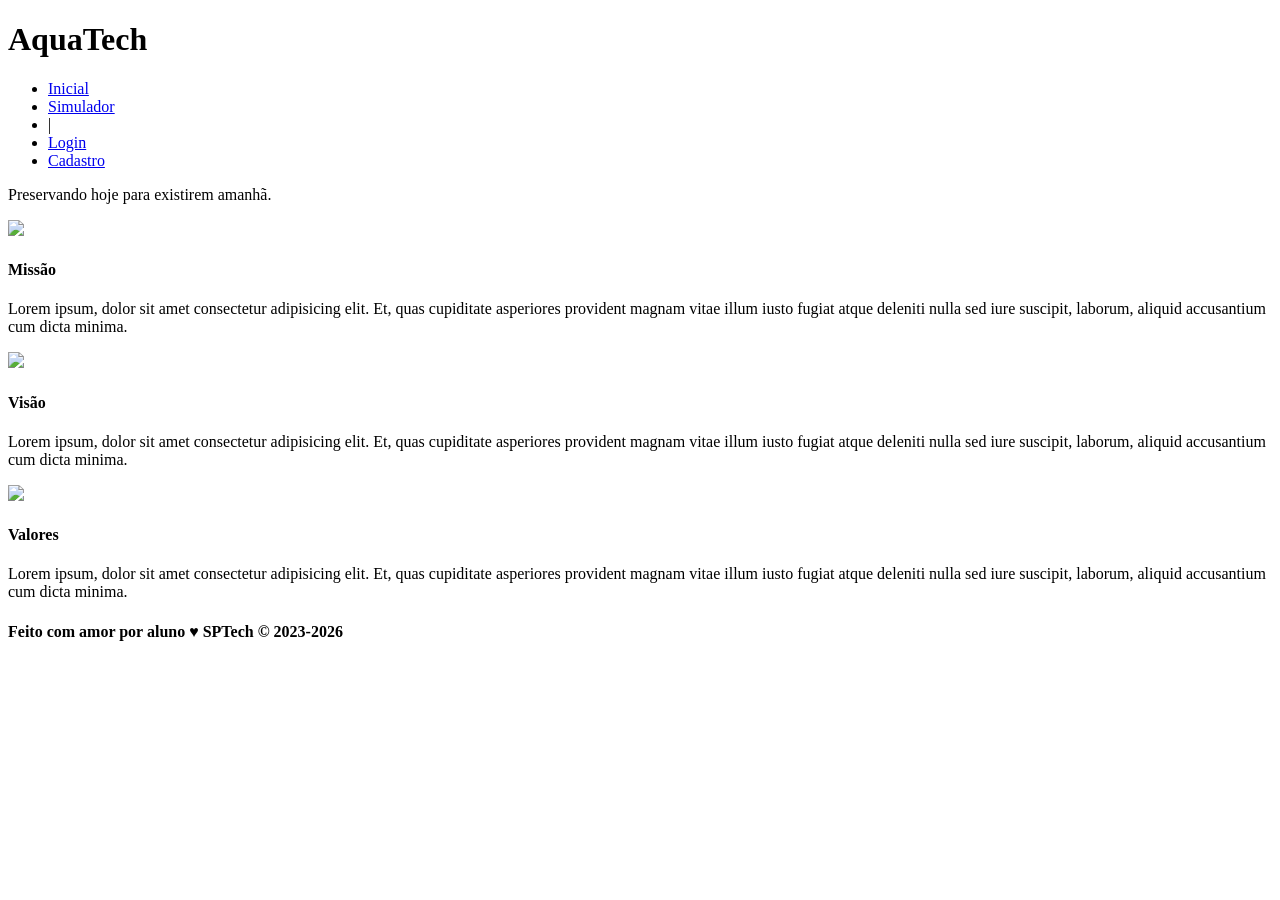
==== public/index.html @ cd18ec7d "primeiro commit" ====
<!DOCTYPE html>
<html lang="en">

<head>
    <meta charset="UTF-8">
    <meta http-equiv="X-UA-Compatible" content="IE=edge">
    <meta name="viewport" content="width=device-width, initial-scale=1.0">

    <title>AquaTech | Página Inicial</title>

    <script src="./js/sessao.js"></script>

    <link rel="stylesheet" href="./css/estilo.css">
    <link rel="icon" href="./assets/icon/favicon2.ico">
    <link rel="preconnect" href="https://fonts.gstatic.com">
</head>

<body>
    <div class="header">
      <div class="container">
        <h1 class="titulo">AquaTech</h1>
        <ul class="navbar">
          <li class="agora">
            <a href="#">Inicial</a>
          </li>
          <li>
            <a href="simulador.html">Simulador</a>
          </li>
          <li>|</li>
          <li>
            <a href="login.html">Login</a>
          </li>
          <li>
            <a href="cadastro.html">Cadastro</a>
          </li>
        </ul>
      </div>
    </div>
  
    <div class="banner">
      <div class="container">
        <p>Preservando <span>hoje</span> para existirem <span>amanhã</span>.</p>
      </div>
    </div>
  
    <div class="social">
      <div class="container">
        <div class="boxes">
          <div class="box">
            <img src="assets/imgs/planet-earth_color.png">
            <h4>Missão</h4>
            <p>Lorem ipsum, dolor sit amet consectetur adipisicing elit. Et, quas cupiditate asperiores provident magnam
              vitae illum iusto fugiat atque deleniti nulla sed iure suscipit, laborum, aliquid accusantium cum dicta
              minima.</p>
          </div>
          <div class="box">
            <img src="assets/imgs/lightbulb_color.png">
            <h4>Visão</h4>
            <p>Lorem ipsum, dolor sit amet consectetur adipisicing elit. Et, quas cupiditate asperiores provident magnam
              vitae illum iusto fugiat atque deleniti nulla sed iure suscipit, laborum, aliquid accusantium cum dicta
              minima.</p>
          </div>
          <div class="box">
            <img src="assets/imgs/growth_color.png">
            <h4>Valores</h4>
            <p>Lorem ipsum, dolor sit amet consectetur adipisicing elit. Et, quas cupiditate asperiores provident magnam
              vitae illum iusto fugiat atque deleniti nulla sed iure suscipit, laborum, aliquid accusantium cum dicta
              minima.</p>
          </div>
        </div>
      </div>
    </div>
  
    <div class="footer">
      <div class="container">
        <h4>Feito com amor por aluno &hearts; SPTech &copy; 2023-2026</h4>
      </div>
    </div>
  </body>

</html>
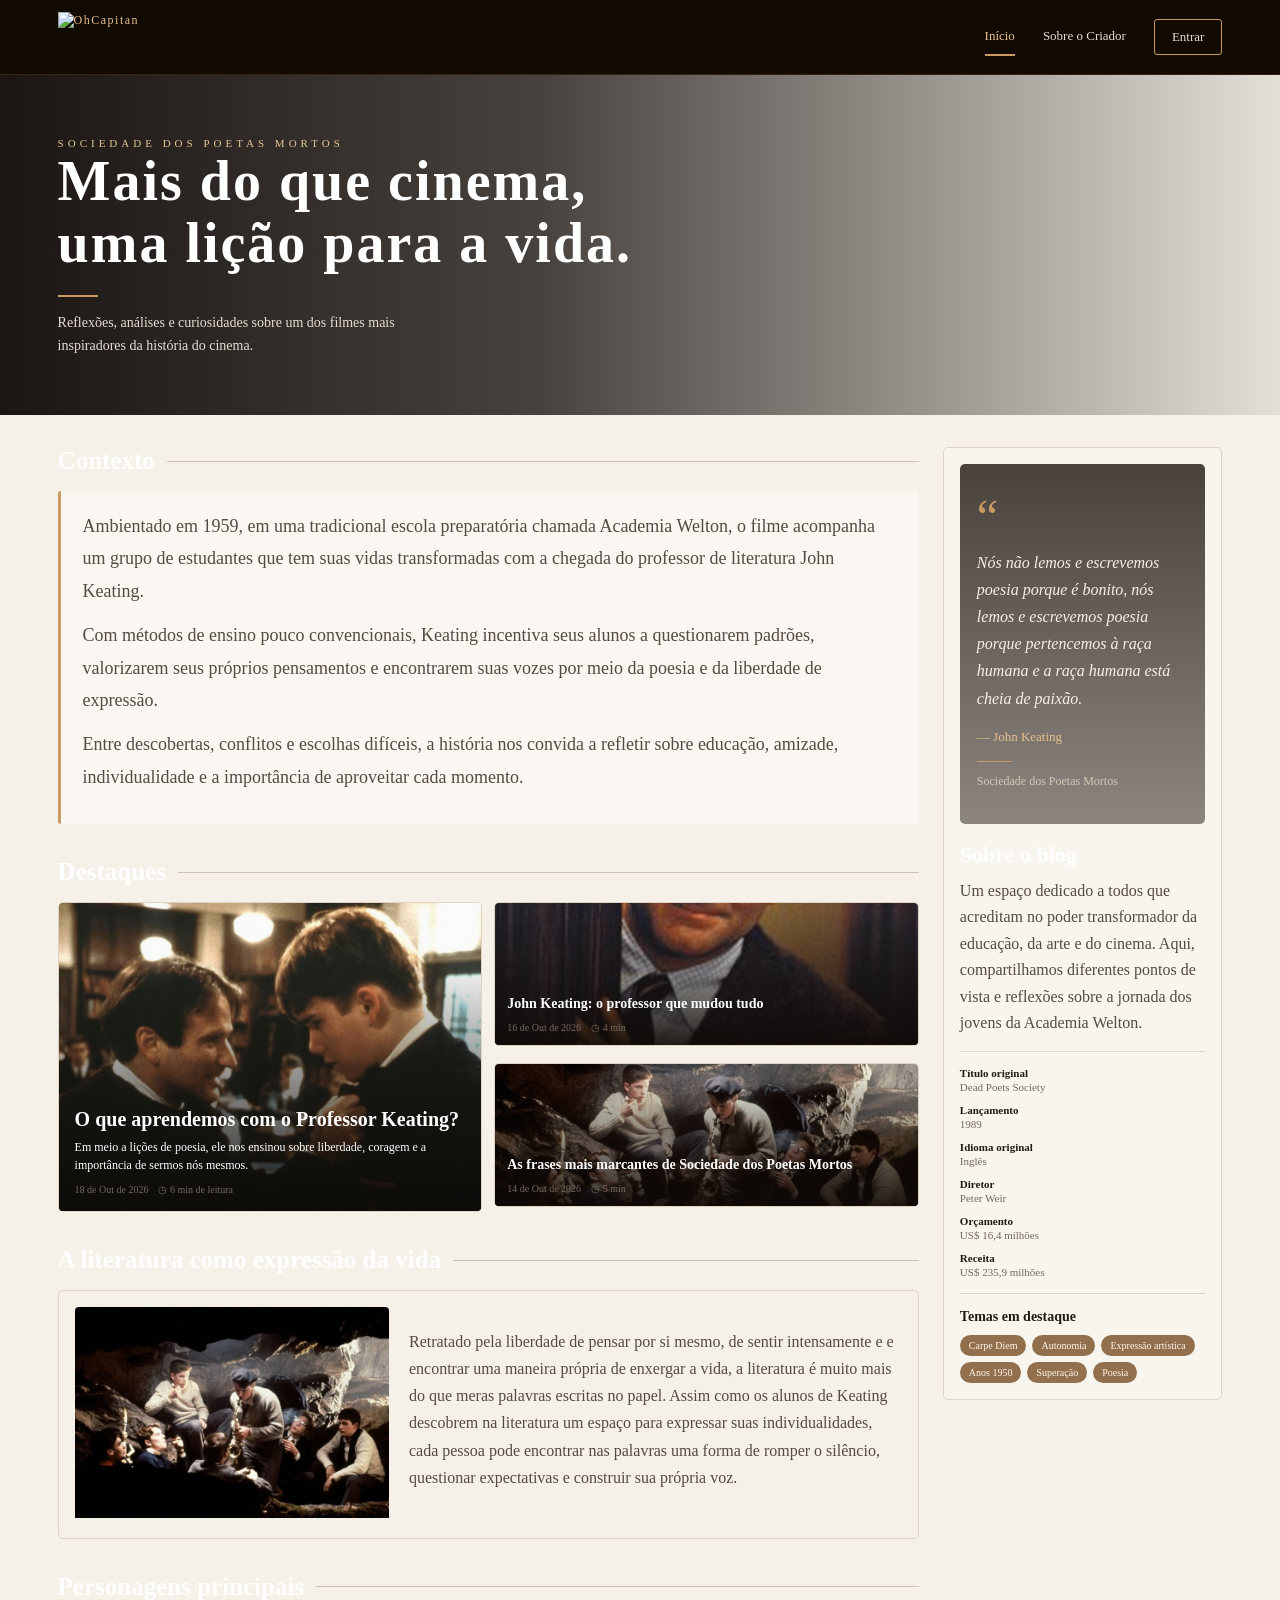
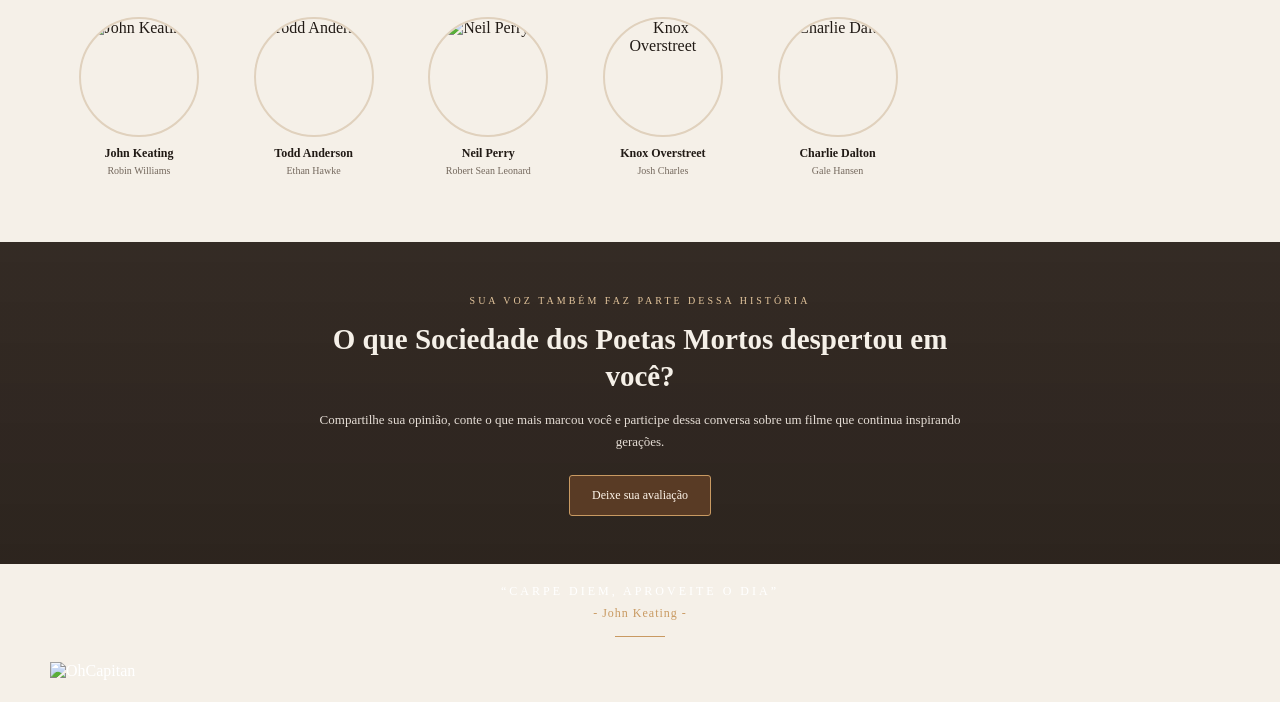
==== commit 6b40c076: "Inserindo funcionalidade COMENTÁRIOS" ====
--- a/public/index.html
+++ b/public/index.html
@@ -1,81 +1,282 @@
-<!DOCTYPE html>
-<html lang="en">
-
-<head>
-    <meta charset="UTF-8">
-    <meta http-equiv="X-UA-Compatible" content="IE=edge">
-    <meta name="viewport" content="width=device-width, initial-scale=1.0">
-
-    <title>AquaTech | Página Inicial</title>
-
+<!doctype html>
+<html lang="pt-br">
+  <head>
+    <meta charset="UTF-8" />
+    <meta name="viewport" content="width=device-width, initial-scale=1.0" />
+    <title>OhCapitan | Home</title>
     <script src="./js/sessao.js"></script>
-
-    <link rel="stylesheet" href="./css/estilo.css">
-    <link rel="icon" href="./assets/icon/favicon2.ico">
-    <link rel="preconnect" href="https://fonts.gstatic.com">
-</head>
-
-<body>
-    <div class="header">
-      <div class="container">
-        <h1 class="titulo">AquaTech</h1>
-        <ul class="navbar">
-          <li class="agora">
-            <a href="#">Inicial</a>
-          </li>
-          <li>
-            <a href="simulador.html">Simulador</a>
-          </li>
-          <li>|</li>
-          <li>
-            <a href="login.html">Login</a>
-          </li>
-          <li>
-            <a href="cadastro.html">Cadastro</a>
-          </li>
-        </ul>
+    <link rel="stylesheet" href="./css/estilo.css" />
+  </head>
+
+  <body>
+    <!-- NAV -->
+    <header class="topo">
+      <a class="marca" href="idx.html" aria-label="Página inicial">
+        <img src="/assets/icon/iconLogo.svg" alt="OhCapitan" />
+      </a>
+
+      <nav class="menu-principal" aria-label="Navegação principal">
+        <a class="ativo" href="index.html">Início</a>
+        <a href="#personagens">Sobre o Criador</a>
+        <a class="botao-entrar" href="login.html">Entrar</a>
+      </nav>
+    </header>
+
+    <div class="container-home">
+      <!-- BANNER -->
+      <section class="banner">
+        <div class="banner-conteudo">
+          <span class="sobretitulo">SOCIEDADE DOS POETAS MORTOS</span>
+          <h1>Mais do que cinema,<br />uma lição para a vida.</h1>
+          <span class="linha-dourada"></span>
+          <p>
+            Reflexões, análises e curiosidades sobre um dos filmes mais
+            inspiradores da história do cinema.
+          </p>
+        </div>
+      </section>
+
+      <div class="layout-conteudo">
+
+        <main class="coluna-principal">
+
+          <!-- INÍCIO DA MODIFICAÇÃO DE CONTEXTO -->
+          <section class="secao secao-contexto" id="contexto">
+            <div class="titulo-secao">
+              <h2>Contexto</h2>
+              <span></span>
+            </div>
+
+            <div class="texto-contexto">
+              <p>
+                Ambientado em 1959, em uma tradicional escola preparatória
+                chamada Academia Welton, o filme acompanha um grupo de
+                estudantes que tem suas vidas transformadas com a chegada do
+                professor de literatura John Keating.
+              </p>
+              <p>
+                Com métodos de ensino pouco convencionais, Keating incentiva
+                seus alunos a questionarem padrões, valorizarem seus próprios
+                pensamentos e encontrarem suas vozes por meio da poesia e da
+                liberdade de expressão.
+              </p>
+              <p>
+                Entre descobertas, conflitos e escolhas difíceis, a história
+                nos convida a refletir sobre educação, amizade, individualidade
+                e a importância de aproveitar cada momento.
+              </p>
+            </div>
+          </section>
+          <!-- FIM DA MODIFICAÇÃO DE CONTEXTO -->
+
+          <section class="secao" id="destaques">
+            <div class="titulo-secao">
+              <h2>Destaques</h2>
+              <span></span>
+            </div>
+
+            <div class="container-destaques">
+              <article class="noticia noticia-flex">
+                <img
+                  src="./assets/imgs/post1.jpg"
+                  alt="Cena de Sociedade dos Poetas Mortos em sala de aula"
+                />
+                <div class="conteudo-noticia">
+                  <h3>O que aprendemos com o Professor Keating?</h3>
+                  <p>
+                    Em meio a lições de poesia, ele nos ensinou sobre liberdade,
+                    coragem e a importância de sermos nós mesmos.
+                  </p>
+                  <div class="publicado">
+                    <span>18 de Out de 2026</span>
+                    <span>◷ 6 min de leitura</span>
+                  </div>
+                </div>
+              </article>
+
+              <div class="destaques-secundarios">
+                <article class="noticia noticia-column">
+                  <img
+                    src="./assets/imgs/post2.jpg"
+                    alt="Robin Williams como Professor Keating"
+                  />
+                  <div class="conteudo-noticia">
+                    <h3>John Keating: o professor que mudou tudo</h3>
+                    <div class="publicado">
+                      <span>16 de Out de 2026</span>
+                      <span>◷ 4 min</span>
+                    </div>
+                  </div>
+                </article>
+
+                <article class="noticia noticia-column">
+                  <img
+                    src="./assets/imgs/post3.jpg"
+                    alt="Alunos reunidos em uma cena do filme"
+                  />
+                  <div class="conteudo-noticia">
+                    <h3>As frases mais marcantes de Sociedade dos Poetas Mortos</h3>
+                    <div class="publicado">
+                      <span>14 de Out de 2026</span>
+                      <span>◷ 5 min</span>
+                    </div>
+                  </div>
+                </article>
+              </div>
+            </div>
+          </section>
+
+          <!-- INÍCIO DA MODIFICAÇÃO DE MOTIVO DA ESCOLHA DO FILME -->
+          <section class="secao secao-escolha" id="sobre-projeto">
+            <div class="titulo-secao">
+              <h2>A literatura como expressão da vida</h2>
+              <span></span>
+            </div>
+
+            <div class="conteudo-escolha">
+              <div class="imagem-escolha">
+                <img
+                  src="./assets/imgs/post3.jpg"
+                  alt="Estudantes da Academia Welton reunidos"
+                />
+              </div>
+              <div class="texto-escolha">
+                <p>
+                  Retratado pela liberdade de pensar por si mesmo, de sentir intensamente e 
+                  e encontrar uma maneira própria de enxergar a vida, a literatura é muito mais do que meras palavras escritas no papel. Assim como os alunos de Keating descobrem 
+                  na literatura um espaço para expressar suas individualidades,
+                  cada pessoa pode encontrar nas palavras uma forma de romper o silêncio,
+                  questionar expectativas e construir sua própria voz.
+                </p>
+              </div>
+            </div>
+          </section>
+          <!-- FIM DA MODIFICAÇÃO DE MOTIVO DA ESCOLHA DO FILME -->
+
+          <section class="secao secao-personagens" id="personagens">
+            <div class="titulo-secao">
+              <h2>Personagens principais</h2>
+              <span></span>
+            </div>
+
+            <div class="container-personagem">
+              <article class="personagem">
+                <div class="moldura-personagem">
+                  <img src="/assets/imgs/psgKeating.jpg" alt="John Keating" />
+                </div>
+                <h3>John Keating</h3>
+                <p>Robin Williams</p>
+              </article>
+
+              <article class="personagem">
+                <div class="moldura-personagem">
+                  <img src="/assets/imgs/psgTodd.jpg" alt="Todd Anderson" />
+                </div>
+                <h3>Todd Anderson</h3>
+                <p>Ethan Hawke</p>
+              </article>
+
+              <article class="personagem">
+                <div class="moldura-personagem">
+                  <img src="/assets/imgs/psgNeil.jpg" alt="Neil Perry" />
+                </div>
+                <h3>Neil Perry</h3>
+                <p>Robert Sean Leonard</p>
+              </article>
+
+              <article class="personagem">
+                <div class="moldura-personagem">
+                  <img src="/assets/imgs/psgKnox.jpg" alt="Knox Overstreet" />
+                </div>
+                <h3>Knox Overstreet</h3>
+                <p>Josh Charles</p>
+              </article>
+
+              <article class="personagem">
+                <div class="moldura-personagem">
+                  <img src="/assets/imgs/psgGale.jpg" alt="Charlie Dalton" />
+                </div>
+                <h3>Charlie Dalton</h3>
+                <p>Gale Hansen</p>
+              </article>
+            </div>
+          </section>
+        </main>
+
+        <aside class="barra-lateral">
+          <section class="cartao-lateral" id="sobre">
+          <aside class="citacao-lateral" id="citacoes">
+            <section class="cartao-citacao">
+              <span class="citacao-aspas">“</span>
+              <p>
+                Nós não lemos e escrevemos poesia porque é bonito, nós lemos e
+                escrevemos poesia porque pertencemos à raça humana e a raça
+                humana está cheia de paixão.
+              </p>
+              <span class="autor-citacao">— John Keating</span>
+              <span class="linha-citacao"></span>
+              <span class="origem-citacao">Sociedade dos Poetas Mortos</span>
+            </section>
+          </aside><br>
+
+            <h2>Sobre o blog</h2>
+            <p>
+              Um espaço dedicado a todos que acreditam no poder transformador
+              da educação, da arte e do cinema. Aqui, compartilhamos diferentes
+              pontos de vista e reflexões sobre a jornada dos jovens da
+              Academia Welton.
+            </p>
+
+            <div class="divisor"></div>
+
+            <dl class="especificacoes">
+              <div><dt>Título original</dt><dd>Dead Poets Society</dd></div>
+              <div><dt>Lançamento</dt><dd>1989</dd></div>
+              <div><dt>Idioma original</dt><dd>Inglês</dd></div>
+              <div><dt>Diretor</dt><dd>Peter Weir</dd></div>
+              <div><dt>Orçamento</dt><dd>US$ 16,4 milhões</dd></div>
+              <div><dt>Receita</dt><dd>US$ 235,9 milhões</dd></div>
+            </dl>
+
+            <div class="divisor"></div>
+
+            <h3>Temas em destaque</h3>
+            <div class="palavras-chaves">
+              <span>Carpe Diem</span>
+              <span>Autonomia</span>
+              <span>Expressão artística</span>
+              <span>Anos 1950</span>
+              <span>Superação</span>
+              <span>Poesia</span>
+            </div>
+          </section>
+        </aside>
       </div>
     </div>
-  
-    <div class="banner">
-      <div class="container">
-        <p>Preservando <span>hoje</span> para existirem <span>amanhã</span>.</p>
-      </div>
-    </div>
-  
-    <div class="social">
-      <div class="container">
-        <div class="boxes">
-          <div class="box">
-            <img src="assets/imgs/planet-earth_color.png">
-            <h4>Missão</h4>
-            <p>Lorem ipsum, dolor sit amet consectetur adipisicing elit. Et, quas cupiditate asperiores provident magnam
-              vitae illum iusto fugiat atque deleniti nulla sed iure suscipit, laborum, aliquid accusantium cum dicta
-              minima.</p>
-          </div>
-          <div class="box">
-            <img src="assets/imgs/lightbulb_color.png">
-            <h4>Visão</h4>
-            <p>Lorem ipsum, dolor sit amet consectetur adipisicing elit. Et, quas cupiditate asperiores provident magnam
-              vitae illum iusto fugiat atque deleniti nulla sed iure suscipit, laborum, aliquid accusantium cum dicta
-              minima.</p>
-          </div>
-          <div class="box">
-            <img src="assets/imgs/growth_color.png">
-            <h4>Valores</h4>
-            <p>Lorem ipsum, dolor sit amet consectetur adipisicing elit. Et, quas cupiditate asperiores provident magnam
-              vitae illum iusto fugiat atque deleniti nulla sed iure suscipit, laborum, aliquid accusantium cum dicta
-              minima.</p>
-          </div>
-        </div>
-      </div>
-    </div>
-  
-    <div class="footer">
-      <div class="container">
-        <h4>Feito com amor por aluno &hearts; SPTech &copy; 2023-2026</h4>
-      </div>
-    </div>
+
+    <!-- INÍCIO DA MODIFICAÇÃO DE PRÉ-FOOTER -->
+    <section class="pre-footer">
+      <div class="conteudo-pre-footer">
+        <span class="sobretitulo-pre-footer">SUA VOZ TAMBÉM FAZ PARTE DESSA HISTÓRIA</span>
+        <h2>O que Sociedade dos Poetas Mortos despertou em você?</h2>
+        <p>
+          Compartilhe sua opinião, conte o que mais marcou você e participe
+          dessa conversa sobre um filme que continua inspirando gerações.
+        </p>
+        <a class="botao-avaliar" href="cadastro.html">Deixe sua avaliação</a>
+      </div>
+    </section>
+    <!-- FIM DA MODIFICAÇÃO DE PRÉ-FOOTER -->
+
+    <footer class="container-footer">
+      <div class="footer-desc">
+        <p>“CARPE DIEM, APROVEITE O DIA”</p>
+        <span>- John Keating -</span>
+      </div>
+      <div class="divisor"></div>
+      <div class="banner-topo">
+        <img class="img-logo" src="/assets/icon/iconLogo.svg" alt="OhCapitan" />
+      </div>
+    </footer>
   </body>
-
-</html>+</html>
--- a/public/css/estilo.css
+++ b/public/css/estilo.css
@@ -0,0 +1,836 @@
+/* RESET E PALETA */
+* {
+  margin: 0;
+  padding: 0;
+  box-sizing: border-box;
+}
+
+:root {
+  --preto: #17120f;
+  --preto-suave: #211812;
+  --marrom: #593b25;
+  --dourado: #c99a62;
+  --creme: #f5f0e8;
+  --creme-escuro: #e7ddd0;
+  --texto: #211a15;
+  --texto-suave: #74685d;
+  --borda: #ded3c5;
+}
+
+body {
+  background: var(--creme);
+  color: var(--texto);
+  font-family: Georgia, 'Times New Roman', serif;
+}
+
+a {
+  text-decoration: none;
+  color: beige;
+}
+
+p {
+  font-size: 56px;
+  color: white;
+}
+
+h2 {
+  color: #ffff;
+  font-size: 20px;
+}
+
+/* NAV */
+.topo {
+  background-color: #110a01;
+  min-height: 50px;
+  display: flex;
+  align-items: center;
+  justify-content: space-between;
+  gap: 28px;
+  padding: 12px 4.5%;
+  border-bottom: 1px solid rgba(189, 119, 33, 0.24);
+}
+
+.menu-principal {
+  display: flex;
+  align-items: center;
+  justify-content: flex-end;
+  gap: 28px;
+}
+
+.menu-principal a {
+  font-size: 13px;
+  padding: 10px 0;
+  color: #e6ddd2;
+  border-bottom: 2px solid transparent;
+}
+
+.menu-principal a:hover,
+.menu-principal a.ativo {
+  color: #e7c18e;
+  border-bottom-color: var(--dourado);
+}
+
+.menu-principal .botao-entrar {
+  border: 1px solid var(--dourado);
+  border-radius: 3px;
+  padding: 9px 17px;
+}
+
+.marca {
+  display: flex;
+  align-items: center;
+  gap: 12px;
+  flex-shrink: 0;
+  color: #e7c18e;
+  font-size: 12px;
+  letter-spacing: 1.5px;
+  line-height: 1.4;
+}
+
+.marca img {
+  width: 100%;
+  height: 50px;
+  object-fit: contain;
+}
+
+/* CONTAINER PRINCIPAL */
+.container-home {
+  width: 100%;
+}
+
+/* BANNER */
+.banner {
+  min-height: 340px;
+  display: flex;
+  align-items: center;
+  padding: 48px 4.5%;
+  color: #fff;
+  background-image:
+    linear-gradient(90deg, rgba(18,13,10,.96) 0%, rgba(18,13,10,.77) 42%, rgba(18,13,10,.08) 100%),
+    url('/assets/imgs/banner.jpg');
+  background-size: cover;
+  background-position: center 35%;
+}
+
+.banner-conteudo {
+  max-width: 590px;
+}
+
+.sobretitulo {
+  font-size: 11px;
+  letter-spacing: 4px;
+  margin-bottom: 12px;
+  color: #e4c69d;
+}
+
+.banner h1 {
+  font-size: 56px;
+  line-height: 1.1;
+  letter-spacing: 2px;
+  max-width: 600px;
+}
+
+.linha-dourada {
+  display: block;
+  width: 40px;
+  height: 2px;
+  background: var(--dourado);
+  margin: 20px 0 14px;
+}
+
+.banner p {
+  color: #e5ddd5;
+  font-size: 14px;
+  line-height: 1.65;
+  max-width: 400px;
+}
+
+/* ESTRUTURA DO CONTEÚDO */
+.layout-conteudo {
+  display: flex;
+  align-items: flex-start;
+  justify-content: space-between;
+  gap: 24px;
+  padding: 32px 4.5%;
+  max-width: 1600px;
+  margin: 0 auto;
+}
+
+.coluna-principal {
+  flex: 1;
+  min-width: 0;
+}
+
+.secao {
+  margin-bottom: 34px;
+}
+
+.titulo-secao {
+  display: flex;
+  align-items: center;
+  gap: 12px;
+  margin-bottom: 16px;
+}
+
+.titulo-secao h2 {
+  font-size: 25px;
+  font-weight: 600;
+}
+
+.titulo-secao > span {
+  height: 1px;
+  flex: 1;
+  background: #cfc2b2;
+}
+
+/* INÍCIO DA MODIFICAÇÃO DE CONTEXTO */
+.texto-contexto {
+  background: rgba(255, 255, 255, .42);
+  border-left: 3px solid var(--dourado);
+  padding: 19px 22px;
+  border-radius: 3px;
+}
+
+.texto-contexto p {
+  color: #554b42;
+  font-size: 18px;
+  line-height: 1.8;
+  margin-bottom: 12px;
+}
+
+/* FIM DA MODIFICAÇÃO DE CONTEXTO */
+
+/* DESTAQUES */
+.container-destaques {
+  display: flex;
+  gap: 12px;
+  max-width: 100%;
+  justify-content: center;
+}
+
+.noticia {
+  border: 1px solid var(--borda);
+  border-radius: 5px;
+  background: rgba(255,255,255,.34);
+  overflow: hidden;
+}
+
+.noticia img {
+  width: 100%;
+  object-fit: cover;
+}
+
+.noticia-flex {
+  position: relative;
+  width: 50%;
+  min-height: 300px;
+}
+
+.noticia-flex > img {
+  position: absolute;
+  height: 100%;
+}
+
+.noticia-flex::after {
+  content: '';
+  position: absolute;
+  inset: 0;
+  background: linear-gradient(0deg, rgba(13,10,8,.94), rgba(13,10,8,.02) 82%);
+}
+
+.conteudo-noticia {
+  position: relative;
+  z-index: 1;
+  padding: 12px;
+}
+
+.noticia-flex .conteudo-noticia {
+  position: absolute;
+  bottom: 0;
+  color: #fff;
+  padding: 16px;
+}
+
+.noticia-flex h3 {
+  font-size: 20px;
+  max-width: 440px;
+}
+
+.noticia p {
+  font-size: 12px;
+  line-height: 1.5;
+  margin-top: 7px;
+}
+
+.publicado {
+  display: flex;
+  flex-wrap: wrap;
+  gap: 10px;
+  margin-top: 10px;
+  font-size: 10px;
+  color: var(--texto-suave);
+}
+
+.destaques-secundarios {
+  width: 50%;
+  display: flex;
+  flex-direction: column;
+  gap: 12px;
+}
+
+.noticia-column {
+  position: relative;
+  min-height: 144px;
+  color: #fff;
+  margin-bottom: 5px;
+}
+
+.noticia-column > img {
+  position: absolute;
+  height: 100%;
+}
+
+.noticia-column::after {
+  content: '';
+  position: absolute;
+  inset: 0;
+  background: linear-gradient(0deg, rgba(15,10,7,.92), rgba(15,10,7,.02) 95%);
+}
+
+.noticia-column .conteudo-noticia {
+  position: absolute;
+  bottom: 0;
+  padding: 12px;
+}
+
+.noticia-column h3 {
+  font-size: 14px;
+}
+
+/* INÍCIO DA MODIFICAÇÃO DE MOTIVO DA ESCOLHA DO FILME */
+.conteudo-escolha {
+  display: flex;
+  align-items: center;
+  gap: 20px;
+  background: var();
+  border: 1px solid var(--borda);
+  border-radius: 5px;
+  padding: 16px;
+}
+
+.imagem-escolha {
+  flex: 0 0 38%;
+  overflow: hidden;
+  border-radius: 4px;
+}
+
+.imagem-escolha img {
+  width: 100%;
+  min-height: 200px;
+  object-fit: cover;
+}
+
+.texto-escolha {
+  flex: 1;
+}
+
+.texto-escolha p {
+  color: #554b42;
+  font-size: 16px;
+  line-height: 1.7;
+  margin-bottom: 10px;
+}
+/* FIM DA MODIFICAÇÃO DE MOTIVO DA ESCOLHA DO FILME */
+
+/* INÍCIO DA MODIFICAÇÃO DE CITAÇÃO LATERAL */
+.citacao-lateral {
+  flex: 0 0 17%;
+  min-width: 150px;
+}
+
+.cartao-citacao {
+  min-height: 360px;
+  padding: 24px 17px;
+  display: flex;
+  flex-direction: column;
+  justify-content: center;
+  border-radius: 5px;
+  background:
+    linear-gradient(rgba(25, 16, 10, .78), rgba(25, 16, 10, 0.486)),
+    url('/assets/imgs/citacao.jpg') center/cover;
+  color: #f5f0e8;
+  text-align: left;
+}
+
+.citacao-aspas {
+  color: var(--dourado);
+  font-size: 48px;
+  line-height: .8;
+}
+
+.cartao-citacao p {
+  color: #f5f0e8;
+  font-family: Georgia, 'Times New Roman', serif;
+  font-size: 16px;
+  font-style: italic;
+  line-height: 1.7;
+  margin-top: 12px;
+}
+
+.autor-citacao {
+  color: #e7c18e;
+  font-size: 13px;
+  margin-top: 17px;
+}
+
+.linha-citacao {
+  width: 35px;
+  height: 1px;
+  background: var(--dourado);
+  margin: 16px 0 10px;
+}
+
+.origem-citacao {
+  color: #d6c7b7;
+  font-size: 12px;
+  line-height: 1.5;
+}
+/* FIM DA MODIFICAÇÃO DE CITAÇÃO LATERAL */
+
+/* INFORMAÇÕES LATERAIS */
+.barra-lateral {
+  display: flex;
+  flex-direction: column;
+  flex: 0 0 24%;
+  gap: 18px;
+}
+
+.cartao-lateral {
+  padding: 16px;
+  border: 1px solid var(--borda);
+  border-radius: 5px;
+  background: rgba(255, 255, 255, .25);
+}
+
+.cartao-lateral h2 {
+  font-size: 22px;
+  margin-bottom: 10px;
+}
+
+.cartao-lateral > p {
+  color: #554b42;
+  font-size: 16px;
+  line-height: 1.65;
+}
+
+.divisor {
+  height: 1px;
+  background: var(--borda);
+  margin: 15px 0;
+}
+
+.especificacoes {
+  display: flex;
+  flex-direction: column;
+  gap: 11px;
+}
+
+.especificacoes div {
+  display: flex;
+  justify-content: center;
+  flex-direction: column;
+  gap: 2px;
+  font-size: 11px;
+}
+
+.especificacoes dt {
+  font-weight: 700;
+}
+
+.especificacoes dd {
+  color: var(--texto-suave);
+}
+
+.cartao-lateral h3 {
+  font: 600 14px Georgia, 'Times New Roman', serif;
+  margin-bottom: 10px;
+}
+
+.palavras-chaves {
+  display: flex;
+  flex-wrap: wrap;
+  gap: 6px;
+}
+
+.palavras-chaves span {
+  background: #92704e;
+  color: #fff6eb;
+  border-radius: 20px;
+  padding: 5px 9px;
+  font-size: 10px;
+}
+
+/* PERSONAGENS */
+.secao-personagens {
+  margin-top: 6px;
+}
+
+.container-personagem {
+  display: flex;
+  justify-content: space-evenly;
+  flex-wrap: wrap;
+  gap: 18px 12px;
+  text-align: center;
+}
+
+.personagem {
+  flex: 1 1 100px;
+}
+
+.moldura-personagem {
+  width: 120px;
+  height: 120px;
+  margin: 0 auto 9px;
+  overflow: hidden;
+  border-radius: 50%;
+  border: 2px solid #e0d1bd;
+}
+
+.moldura-personagem img {
+  width: 100%;
+  height: 100%;
+  object-fit: cover;
+  object-position: center;
+}
+
+.personagem h3 {
+  font-size: 12px;
+  font-weight: 600;
+}
+
+.personagem p {
+  color: var(--texto-suave);
+  font-size: 10px;
+  margin-top: 4px;
+}
+
+/* INÍCIO DA MODIFICAÇÃO DE PRÉ-FOOTER */
+.pre-footer {
+  display: flex;
+  justify-content: center;
+  padding: 48px 20px;
+  text-align: center;
+  background:
+    linear-gradient(rgba(25, 16, 10, .88), rgba(25, 16, 10, .91)),
+    url('/assets/imgs/BannerFooter.svg') center/cover;
+}
+
+.conteudo-pre-footer {
+  max-width: 650px;
+}
+
+.sobretitulo-pre-footer {
+  color: #e4c69d;
+  font-size: 10px;
+  letter-spacing: 3px;
+}
+
+.conteudo-pre-footer h2 {
+  color: #f5f0e8;
+  font-size: 29px;
+  line-height: 1.3;
+  margin: 13px 0;
+}
+
+.conteudo-pre-footer p {
+  color: #e5ddd5;
+  font-size: 13px;
+  line-height: 1.7;
+  margin-bottom: 22px;
+}
+
+.botao-avaliar {
+  display: inline-block;
+  padding: 12px 22px;
+  border: 1px solid var(--dourado);
+  border-radius: 3px;
+  background: #593b25;
+  color: #fff6eb;
+  font-size: 12px;
+  transition: background .2s ease;
+}
+
+.botao-avaliar:hover {
+  background: #765333;
+}
+/* FIM DA MODIFICAÇÃO DE PRÉ-FOOTER */
+
+/* FOOTER */
+.container-footer {
+  display: flex;
+  justify-content: center;
+  flex-direction: column;
+  align-items: center;
+  color: white;
+  background-image: url('/assets/imgs/BannerFooter.svg');
+  background-size: cover;
+  background-position: center;
+}
+
+.footer-desc {
+  padding: 20px 0 0;
+  display: flex;
+  flex-direction: column;
+  align-items: center;
+  font-size: 15px;
+  letter-spacing: 5px;
+  text-align: center;
+}
+
+.footer-desc p {
+  font-size: 12px;
+  letter-spacing: 3px;
+}
+
+.footer-desc span {
+  color: #c99a62;
+  font-size: 12px;
+  letter-spacing: 1px;
+  margin-top: 7px;
+}
+
+.container-footer .divisor {
+  height: 1px;
+  width: 100%;
+  max-width: 50px;
+  background: var(--dourado);
+  margin: 15px 0;
+}
+
+.container-footer .banner-topo {
+  width: 100%;
+  display: flex;
+  align-items: center;
+}
+
+.container-footer .img-logo {
+  padding: 10px 50px;
+  height: 50px;
+  width: auto;
+  object-fit: contain;
+}
+
+/* INÍCIO DA MODIFICAÇÃO DE RESPONSIVIDADE */
+@media (max-width: 1050px) {
+  .layout-conteudo {
+    flex-wrap: wrap;
+
+  }
+
+  .citacao-lateral {
+    flex: 0 0 100%;
+  }
+
+  .cartao-citacao {
+    min-height: auto;
+    padding: 22px;
+  }
+
+  .barra-lateral {
+    flex: 1 1 100%;
+  }
+
+  .coluna-principal {
+    flex: 1 1 70%;
+  }
+}
+
+@media (max-width: 700px) {
+  .topo {
+    flex-direction: column;
+    gap: 12px;
+  }
+
+  .menu-principal {
+    width: 100%;
+    justify-content: center;
+    flex-wrap: wrap;
+    gap: 12px 20px;
+  }
+
+  .banner {
+    min-height: 300px;
+    padding: 35px 6%;
+  }
+
+  .banner h1 {
+    font-size: 38px;
+  }
+
+  .layout-conteudo {
+    padding: 25px 5%;
+  }
+
+  .container-destaques,
+  .conteudo-escolha {
+    flex-direction: column;
+  }
+
+  .noticia-flex,
+  .destaques-secundarios {
+    width: 100%;
+  }
+
+  .noticia-flex {
+    min-height: 260px;
+  }
+
+  .imagem-escolha {
+    flex: auto;
+    width: 100%;
+  }
+
+  .container-personagem {
+    justify-content: center;
+  }
+
+  .conteudo-pre-footer h2 {
+    font-size: 23px;
+  }
+
+  .footer-desc {
+    padding: 20px 15px 0;
+  }
+}
+/* FIM DA MODIFICAÇÃO DE RESPONSIVIDADE */
+
+
+/* LOGIN */
+.login {
+  background-image: url('../assets/imgs/logCadBanner.jpg');
+  background-size: cover;
+  min-height: 100vh;
+  min-width: 100vh;
+  margin: 0;
+}
+
+.login .container {
+  display: flex;
+  justify-content: center;
+  align-items: center;
+  min-height: 100vh;
+  min-width: 100vh;
+}
+
+.card {
+  width: 50%;
+  background-color: rgba(99, 80, 61, 0.4);
+  backdrop-filter: blur(5px);
+  -webkit-backdrop-filter: blur(10px); 
+  border-radius: 10px;
+  display: flex;
+  align-items: center;
+  justify-content: space-evenly;
+  flex-direction: column;
+  min-height: 50vh;
+  padding: 20px 0;
+  border: #c99a62 2px solid;
+}
+
+.card h2 {
+  margin: 0;
+  font-size: 30px;
+  color: white;
+}
+
+.formulario {
+  display: flex;
+  height: 90%;
+  width: 80%;
+  justify-content: space-around;
+  flex-direction: column;
+}
+
+.formulario span {
+  font-size: 15px;
+  font-weight: 800;
+  color: white;
+}
+
+.formulario input {
+  border: 2px solid #ca582b;
+  text-align: center;
+  border-radius: 10px;
+  margin: 0;
+}
+
+.formulario select {
+  border: 2px solid #ca582b;
+  background-color: white;
+  color: gray;
+  height: 36px;
+  text-align: center;
+  border-radius: 10px;
+  margin: 0;
+}
+
+.campo {
+  display: flex;
+  flex-direction: column;
+  justify-content: start;
+  padding: 5px 0;
+}
+
+.botao {
+  cursor: pointer;
+  font-family: "Barlow", sans-serif;
+  border: 0;
+  border-radius: 5px;
+  font-weight: 600;
+  font-size: 18px;
+  color: #fff;
+  background-color: #4e1803;
+  width: 120px;
+  height: 30px;
+  align-self: center;
+  margin-top: 20px;
+}
+
+.loading-div {
+  width: 50px;
+  display: none;
+}
+
+.loading-div img {
+  height: 50px;
+  width: 50px;
+}
+
+#div_erros_login {
+  display: none
+}
+
+
+/* CARD DE ERRO */
+.alerta_erro {
+  position: fixed;
+  top: 20px;
+  right: 20px;
+  z-index: 9999; 
+}
+
+.card_erro {
+  display: none; 
+  background-color: #fff2f2; 
+  color: var(--texto); 
+  border-left: 5px solid var(--marrom); 
+  border-radius: 6px;
+  padding: 16px 20px;
+  max-width: 380px;
+  font-size: 14px;
+  font-weight: 500;
+  line-height: 1.4;
+  
+  /* Animação ao aparecer */
+  animation: deslizarEntrada 0.3s ease-out forwards;
+}
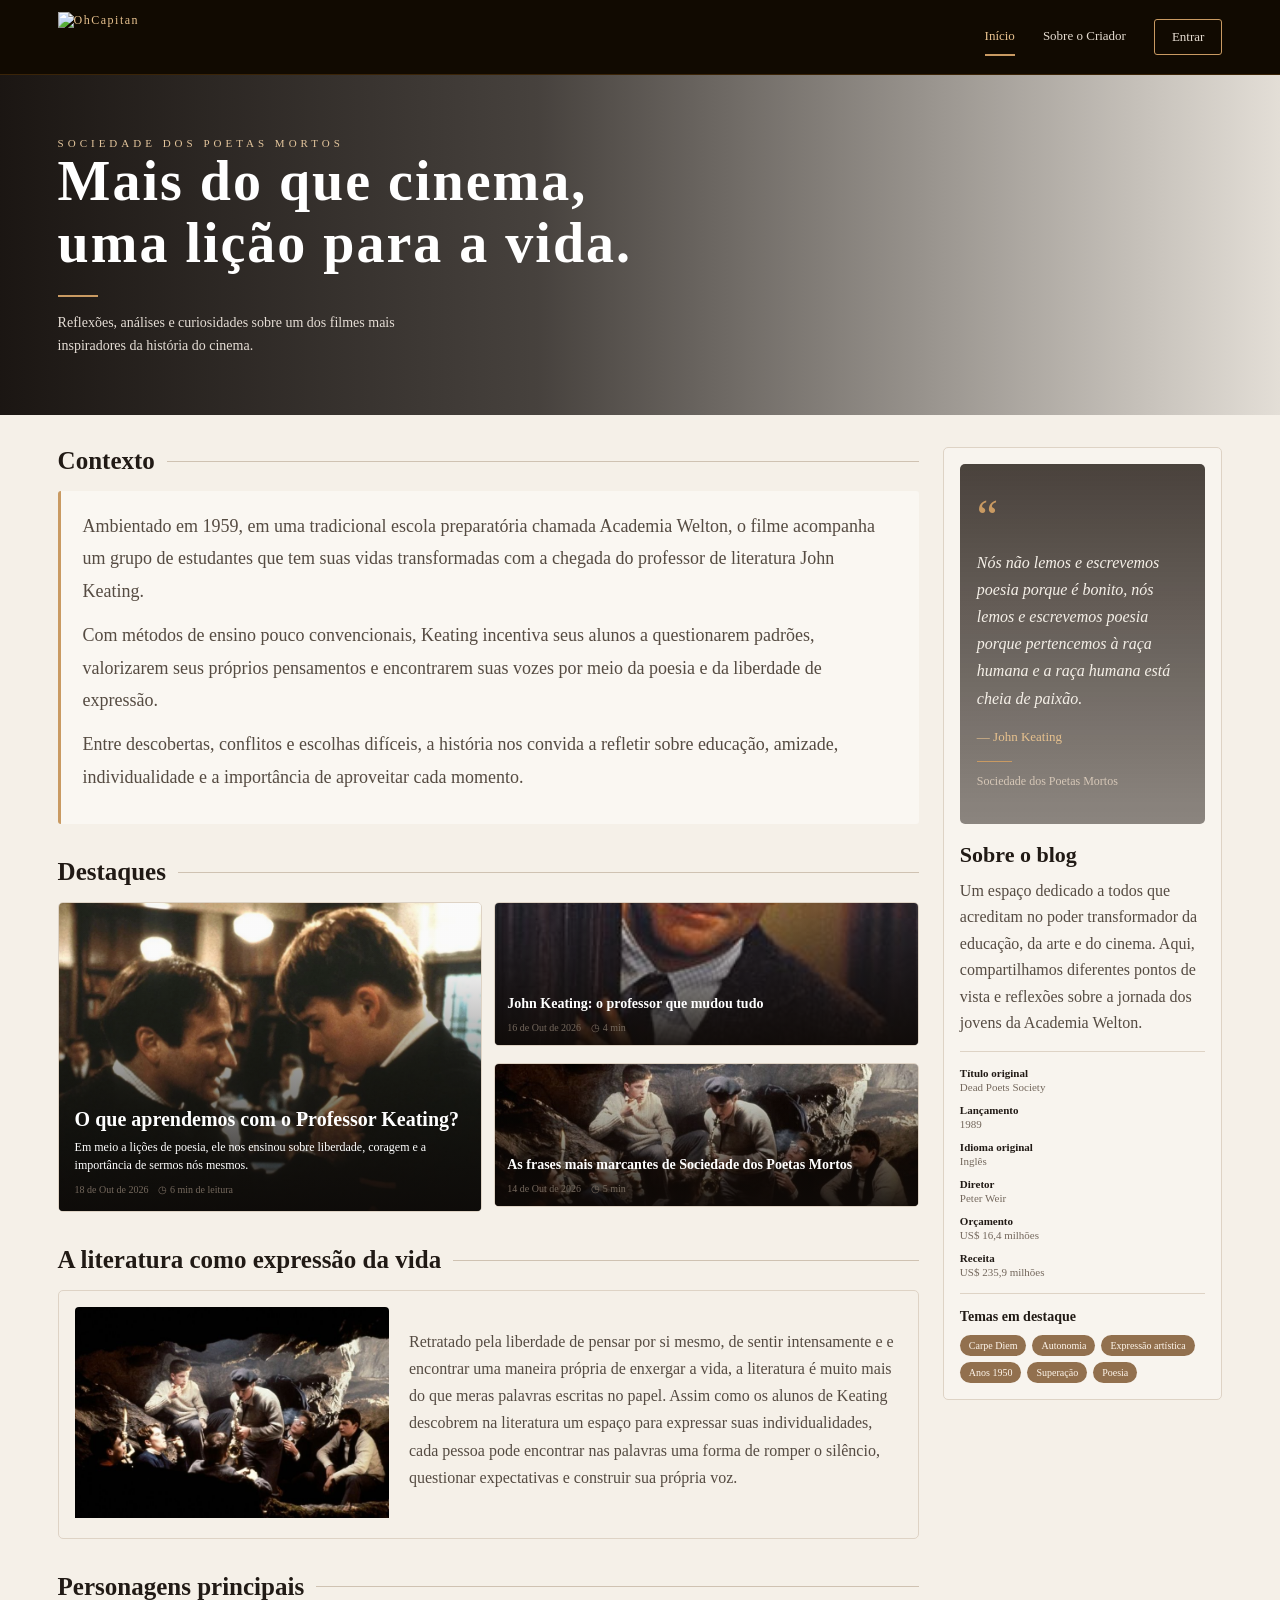
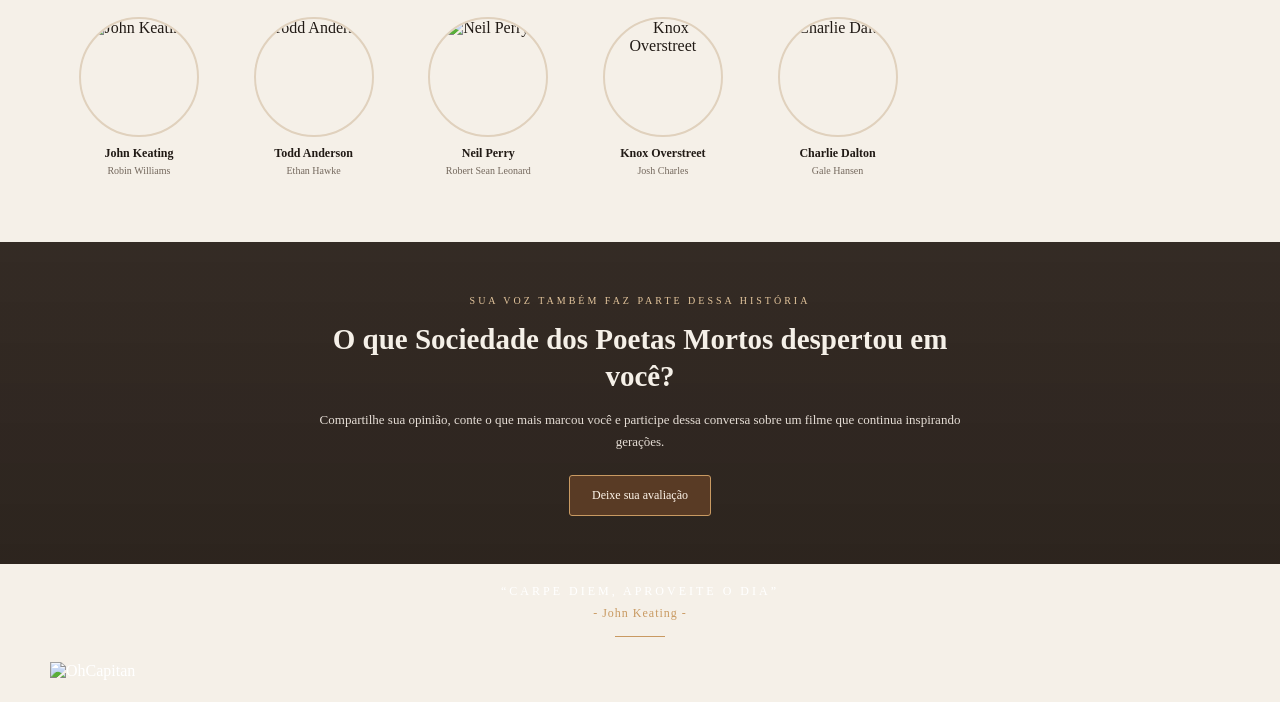
==== commit a99a44cb: "Adicionando KPI e img de personagem favorito" ====
--- a/public/index.html
+++ b/public/index.html
@@ -6,6 +6,7 @@
     <title>OhCapitan | Home</title>
     <script src="./js/sessao.js"></script>
     <link rel="stylesheet" href="./css/estilo.css" />
+    <link rel="icon" href="./assets/icon/favicon2.ico" />
   </head>
 
   <body>
--- a/public/css/estilo.css
+++ b/public/css/estilo.css
@@ -34,7 +34,7 @@
 }
 
 h2 {
-  color: #ffff;
+  color: var(--texto);
   font-size: 20px;
 }
 
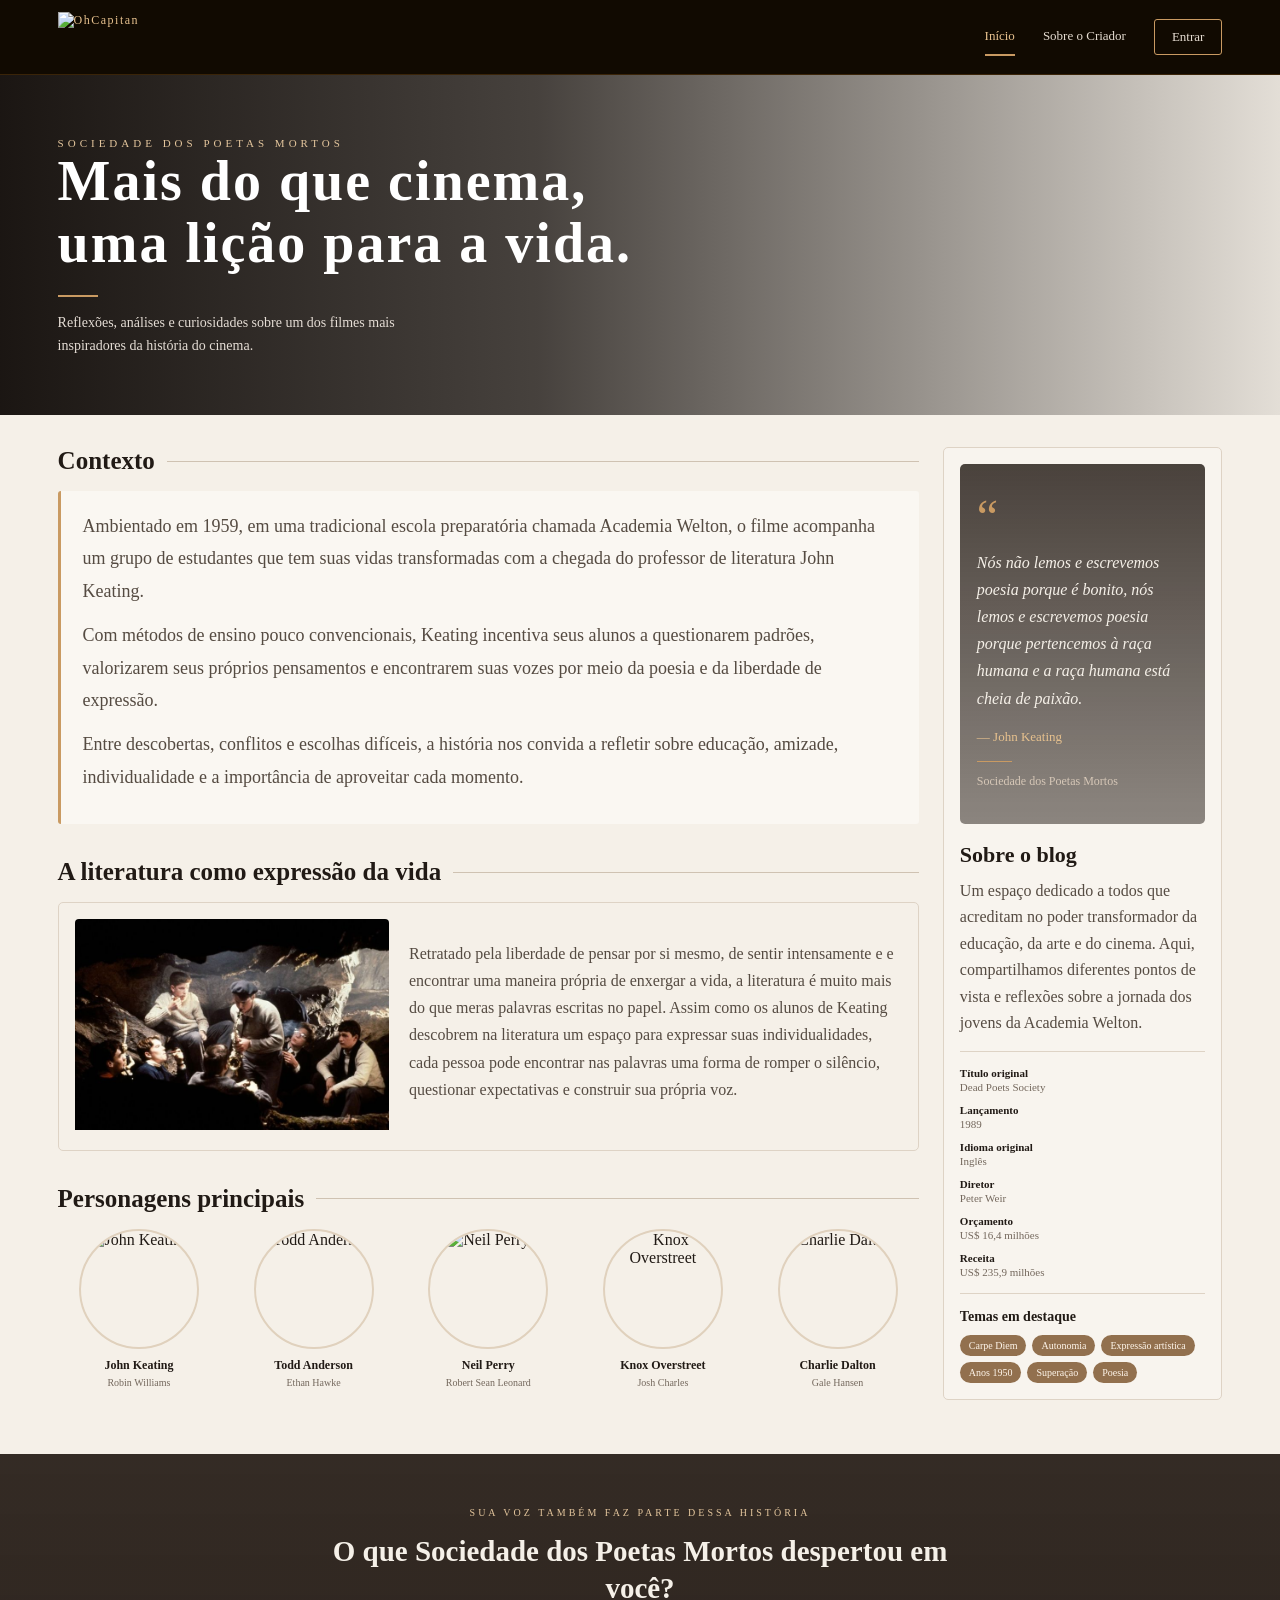
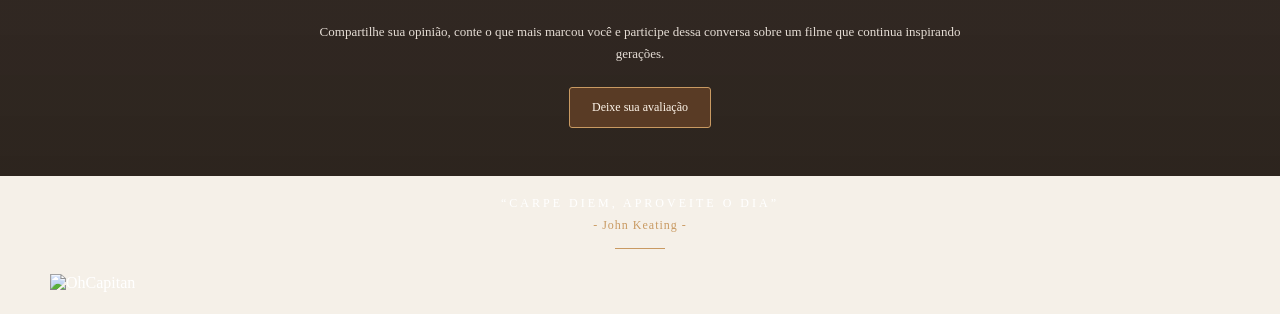
==== commit f44008ca: "ajustes de página, contador de carateres" ====
--- a/public/index.html
+++ b/public/index.html
@@ -70,7 +70,7 @@
           </section>
           <!-- FIM DA MODIFICAÇÃO DE CONTEXTO -->
 
-          <section class="secao" id="destaques">
+          <!-- <section class="secao" id="destaques">
             <div class="titulo-secao">
               <h2>Destaques</h2>
               <span></span>
@@ -125,7 +125,7 @@
                 </article>
               </div>
             </div>
-          </section>
+          </section> -->
 
           <!-- INÍCIO DA MODIFICAÇÃO DE MOTIVO DA ESCOLHA DO FILME -->
           <section class="secao secao-escolha" id="sobre-projeto">
